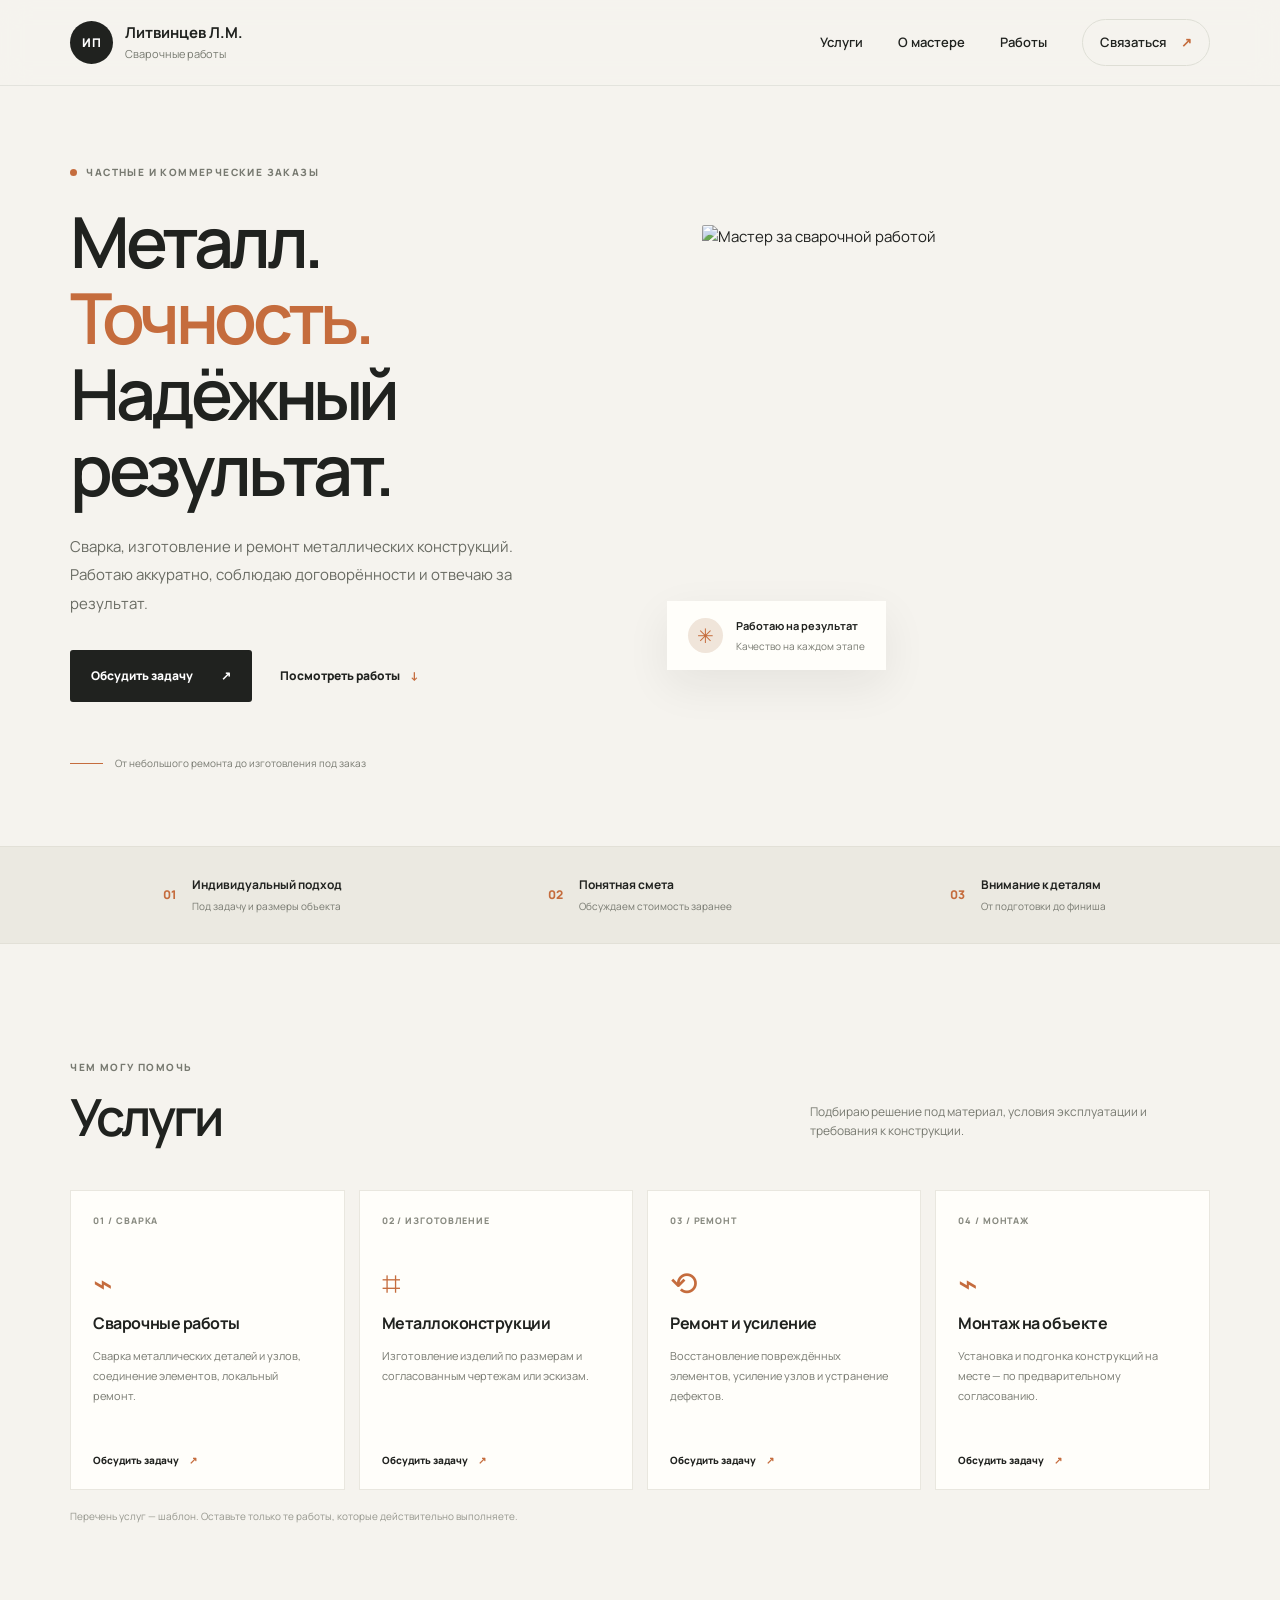
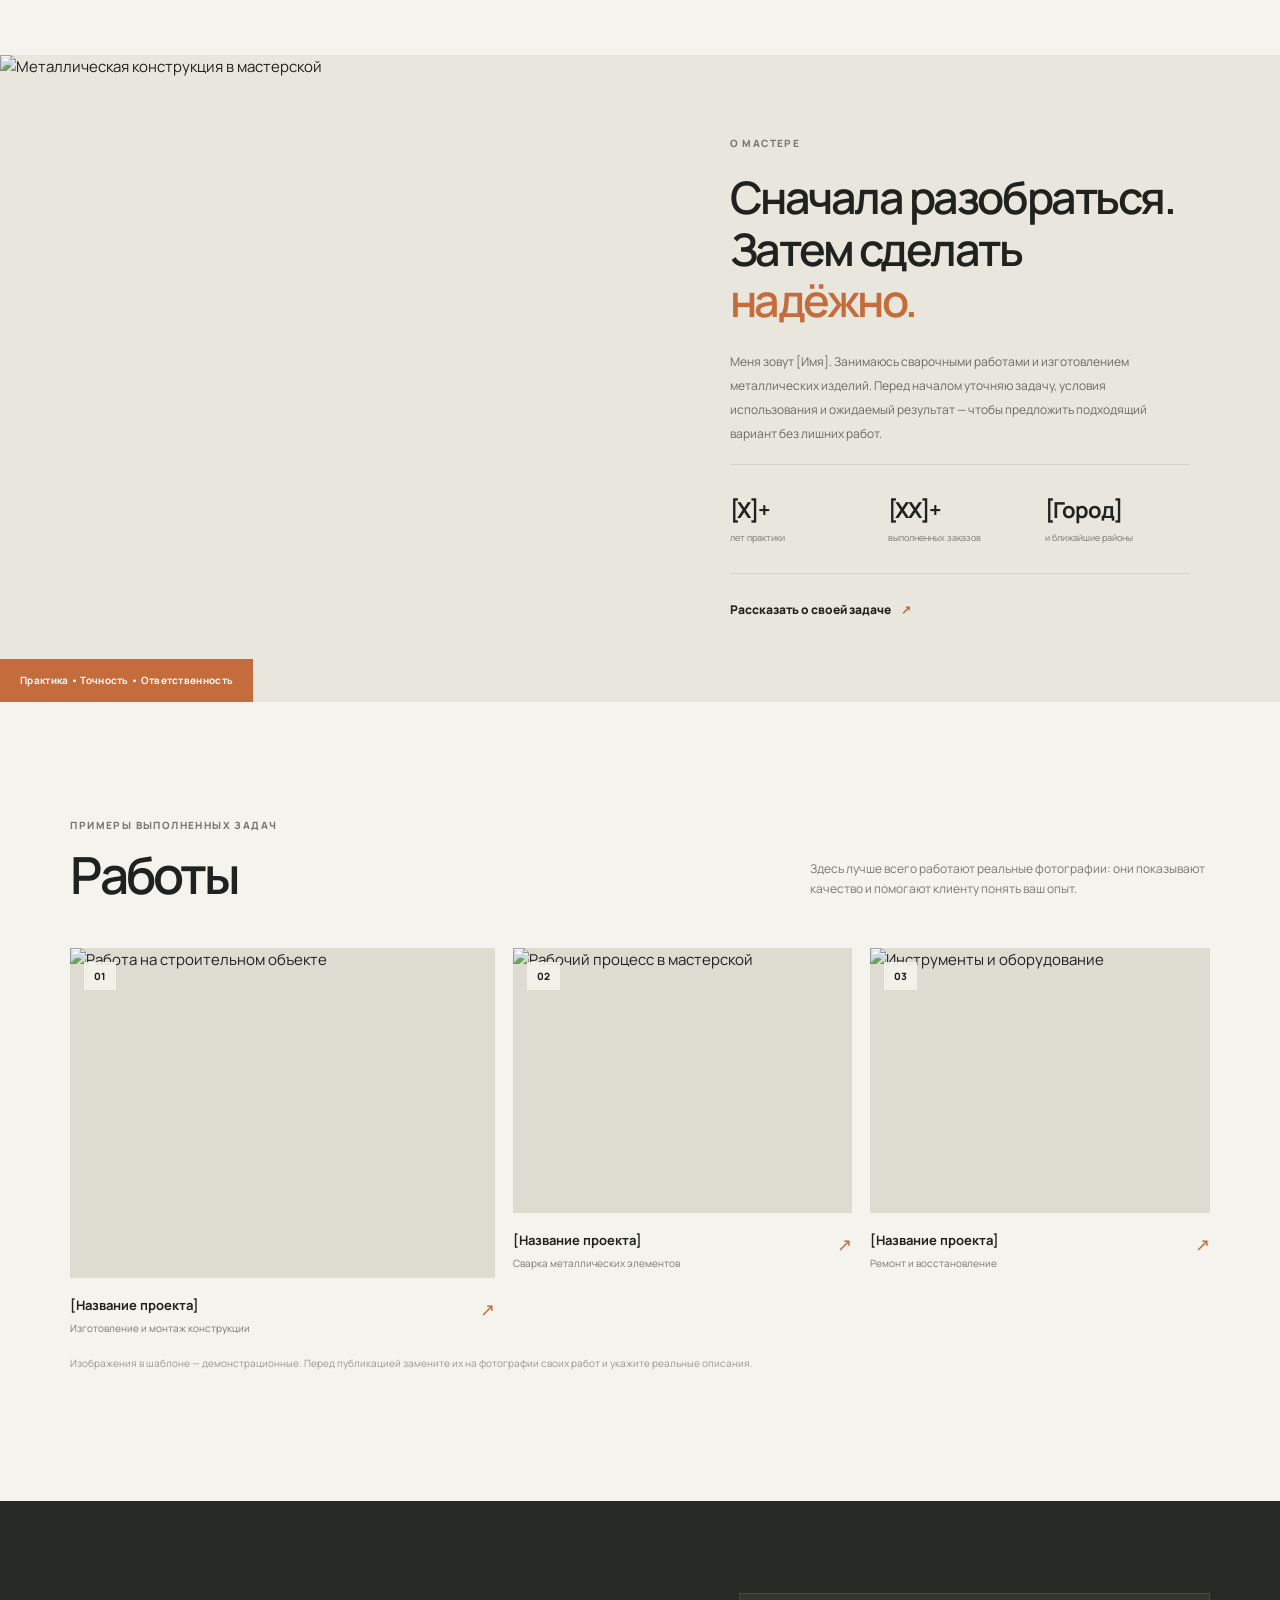
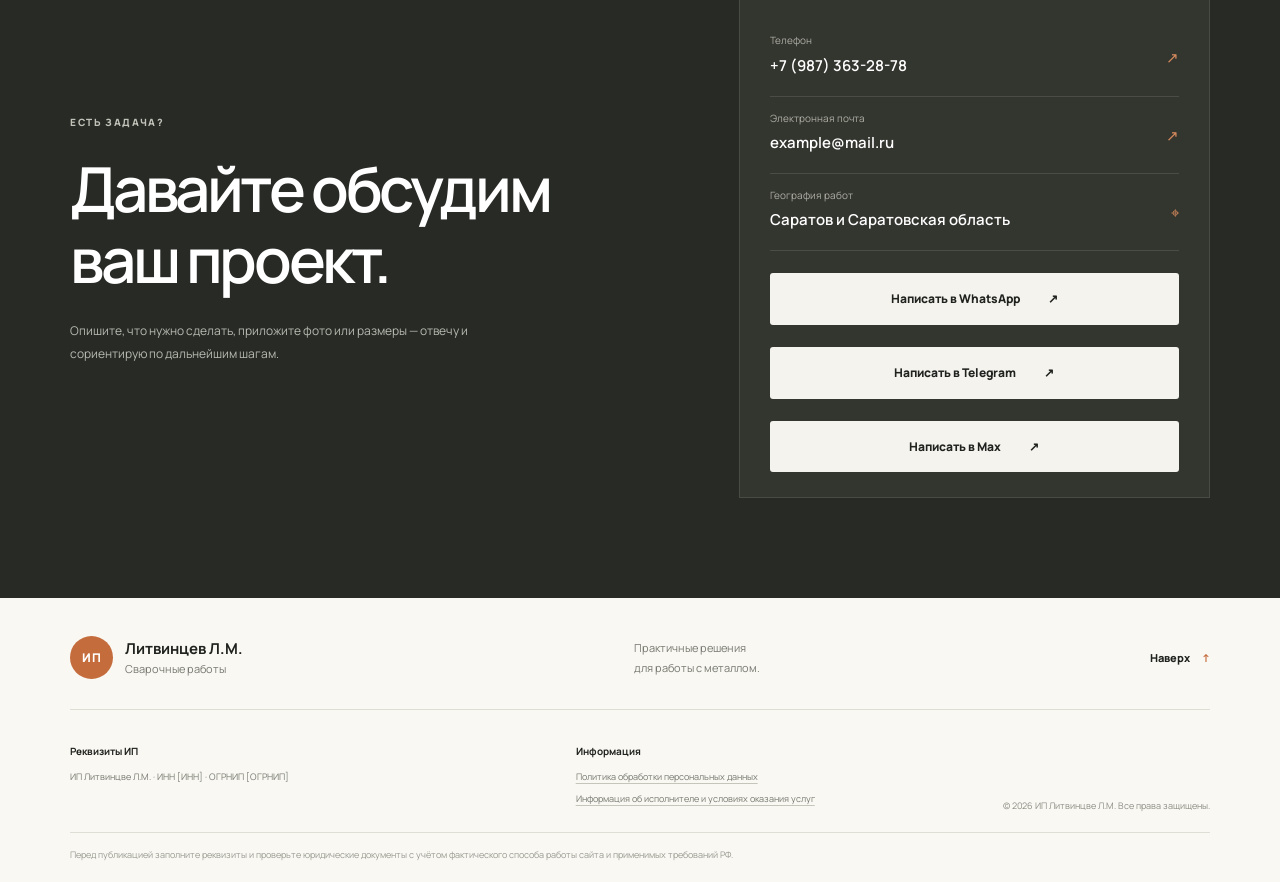
==== index.html @ 4827086c "Initial commit" ====
<!doctype html>
<html lang="ru">
<head>
  <meta charset="utf-8">
  <meta name="viewport" content="width=device-width, initial-scale=1">
  <meta name="theme-color" content="#f5f3ee">
  <meta name="description" content="Сварочные работы для частных клиентов и бизнеса. Изготовление, ремонт и монтаж металлоконструкций.">
  <title>Сварочные работы — ИП [Фамилия]</title>
  <link rel="preconnect" href="https://fonts.googleapis.com">
  <link rel="preconnect" href="https://fonts.gstatic.com" crossorigin>
  <link href="https://fonts.googleapis.com/css2?family=Manrope:wght@400;500;600;700;800&display=swap" rel="stylesheet">
  <link rel="stylesheet" href="styles.css">
  <script src="script.js" defer></script>
</head>
<body>
  <header class="header">
    <a class="brand" href="#top" aria-label="На главную">
      <span class="brand-mark" aria-hidden="true">ИП</span>
      <span><strong>Литвинцев Л.М.</strong><small>Сварочные работы</small></span>
    </a>
    <button class="menu-toggle" aria-label="Открыть меню" aria-expanded="false" aria-controls="main-nav">
      <span></span><span></span>
    </button>
    <nav class="nav" id="main-nav" aria-label="Главная навигация">
      <a href="#services">Услуги</a>
      <a href="#about">О мастере</a>
      <a href="#works">Работы</a>
      <a class="nav-contact" href="#contacts">Связаться <span aria-hidden="true">↗</span></a>
    </nav>
  </header>

  <main id="top">
    <section class="hero section-wrap">
      <div class="hero-copy reveal">
        <p class="eyebrow"><span class="eyebrow-dot"></span> Частные и коммерческие заказы</p>
        <h1>Металл.<br><span>Точность.</span><br>Надёжный результат.</h1>
        <p class="hero-description">Сварка, изготовление и ремонт металлических конструкций. Работаю аккуратно, соблюдаю договорённости и отвечаю за результат.</p>
        <div class="hero-actions">
          <a class="button button-dark" href="#contacts">Обсудить задачу <span aria-hidden="true">↗</span></a>
          <a class="text-link" href="#works">Посмотреть работы <span aria-hidden="true">↓</span></a>
        </div>
        <div class="hero-note"><span class="note-line"></span><span>От небольшого ремонта до изготовления под заказ</span></div>
      </div>
      <div class="hero-visual reveal">
        <!-- Замените изображение на собственное фото мастера или выполненной работы. -->
        <img src="https://images.unsplash.com/photo-1504917595217-d4dc5ebe6122?auto=format&fit=crop&w=1100&q=85" alt="Мастер за сварочной работой" fetchpriority="high">
        <div class="image-tag"><span class="tag-icon">✳</span><span><strong>Работаю на результат</strong><small>Качество на каждом этапе</small></span></div>
      </div>
    </section>

    <section class="trust-strip" aria-label="Преимущества">
      <div class="trust-item"><span class="trust-number">01</span><span><strong>Индивидуальный подход</strong><small>Под задачу и размеры объекта</small></span></div>
      <div class="trust-item"><span class="trust-number">02</span><span><strong>Понятная смета</strong><small>Обсуждаем стоимость заранее</small></span></div>
      <div class="trust-item"><span class="trust-number">03</span><span><strong>Внимание к деталям</strong><small>От подготовки до финиша</small></span></div>
    </section>

    <section class="section section-wrap" id="services">
      <div class="section-heading reveal">
        <div><p class="eyebrow">Чем могу помочь</p><h2>Услуги</h2></div>
        <p>Подбираю решение под материал, условия эксплуатации и требования к конструкции.</p>
      </div>
      <div class="service-grid">
        <article class="service-card reveal"><span class="service-num">01 / СВАРКА</span><div class="service-icon" aria-hidden="true">⌁</div><h3>Сварочные работы</h3><p>Сварка металлических деталей и узлов, соединение элементов, локальный ремонт.</p><a href="#contacts" class="card-link">Обсудить задачу <span>↗</span></a></article>
        <article class="service-card reveal"><span class="service-num">02 / ИЗГОТОВЛЕНИЕ</span><div class="service-icon" aria-hidden="true">⌗</div><h3>Металлоконструкции</h3><p>Изготовление изделий по размерам и согласованным чертежам или эскизам.</p><a href="#contacts" class="card-link">Обсудить задачу <span>↗</span></a></article>
        <article class="service-card reveal"><span class="service-num">03 / РЕМОНТ</span><div class="service-icon" aria-hidden="true">⟲</div><h3>Ремонт и усиление</h3><p>Восстановление повреждённых элементов, усиление узлов и устранение дефектов.</p><a href="#contacts" class="card-link">Обсудить задачу <span>↗</span></a></article>
        <article class="service-card reveal"><span class="service-num">04 / МОНТАЖ</span><div class="service-icon" aria-hidden="true">⌁</div><h3>Монтаж на объекте</h3><p>Установка и подгонка конструкций на месте — по предварительному согласованию.</p><a href="#contacts" class="card-link">Обсудить задачу <span>↗</span></a></article>
      </div>
      <p class="section-footnote">Перечень услуг — шаблон. Оставьте только те работы, которые действительно выполняете.</p>
    </section>

    <section class="about-band" id="about">
      <div class="about-image reveal">
        <img src="https://images.unsplash.com/photo-1567789884554-0b844b597180?auto=format&fit=crop&w=1000&q=85" alt="Металлическая конструкция в мастерской" loading="lazy">
        <span class="about-image-label">Практика • Точность • Ответственность</span>
      </div>
      <div class="about-copy reveal">
        <p class="eyebrow">О мастере</p>
        <h2>Сначала разобраться.<br>Затем сделать <span>надёжно.</span></h2>
        <p>Меня зовут [Имя]. Занимаюсь сварочными работами и изготовлением металлических изделий. Перед началом уточняю задачу, условия использования и ожидаемый результат — чтобы предложить подходящий вариант без лишних работ.</p>
        <div class="experience-stats">
          <div><strong>[X]+</strong><span>лет практики</span></div>
          <div><strong>[XX]+</strong><span>выполненных заказов</span></div>
          <div><strong>[Город]</strong><span>и ближайшие районы</span></div>
        </div>
        <a class="text-link" href="#contacts">Рассказать о своей задаче <span aria-hidden="true">↗</span></a>
      </div>
    </section>

    <section class="section section-wrap" id="works">
      <div class="section-heading reveal">
        <div><p class="eyebrow">Примеры выполненных задач</p><h2>Работы</h2></div>
        <p>Здесь лучше всего работают реальные фотографии: они показывают качество и помогают клиенту понять ваш опыт.</p>
      </div>
      <div class="portfolio-grid">
        <article class="work-card work-large reveal">
          <div class="work-image"><img src="https://images.unsplash.com/photo-1504307651254-35680f356dfd?auto=format&fit=crop&w=1200&q=85" alt="Работа на строительном объекте" loading="lazy"><span class="work-counter">01</span></div>
          <div class="work-meta"><div><h3>[Название проекта]</h3><p>Изготовление и монтаж конструкции</p></div><span class="work-arrow">↗</span></div>
        </article>
        <article class="work-card reveal">
          <div class="work-image"><img src="https://images.unsplash.com/photo-1581092921461-eab62e97a780?auto=format&fit=crop&w=900&q=85" alt="Рабочий процесс в мастерской" loading="lazy"><span class="work-counter">02</span></div>
          <div class="work-meta"><div><h3>[Название проекта]</h3><p>Сварка металлических элементов</p></div><span class="work-arrow">↗</span></div>
        </article>
        <article class="work-card reveal">
          <div class="work-image"><img src="https://images.unsplash.com/photo-1530124566582-a618bc2615dc?auto=format&fit=crop&w=900&q=85" alt="Инструменты и оборудование" loading="lazy"><span class="work-counter">03</span></div>
          <div class="work-meta"><div><h3>[Название проекта]</h3><p>Ремонт и восстановление</p></div><span class="work-arrow">↗</span></div>
        </article>
      </div>
      <p class="section-footnote">Изображения в шаблоне — демонстрационные. Перед публикацией замените их на фотографии своих работ и укажите реальные описания.</p>
    </section>

    <section class="contact-band" id="contacts">
      <div class="contact-inner section-wrap">
        <div class="reveal"><p class="eyebrow eyebrow-light">Есть задача?</p><h2>Давайте обсудим<br>ваш проект.</h2><p>Опишите, что нужно сделать, приложите фото или размеры — отвечу и сориентирую по дальнейшим шагам.</p></div>
        <div class="contact-panel reveal">
          <a class="contact-link" href="tel:+79873632878"><span class="contact-label">Телефон</span><strong>+7 (987) 363-28-78</strong><span class="contact-arrow">↗</span></a>
          <a class="contact-link" href="mailto:example@mail.ru"><span class="contact-label">Электронная почта</span><strong>example@mail.ru</strong><span class="contact-arrow">↗</span></a>
          <div class="contact-link"><span class="contact-label">География работ</span><strong>Саратов и Саратовская область</strong><span class="contact-arrow">⌖</span></div>
          <a class="button button-light" href="" target="_blank" rel="noopener noreferrer">Написать в WhatsApp <span aria-hidden="true">↗</span></a>
          <a class="button button-light" href="" target="_blank" rel="noopener noreferrer">Написать в Telegram <span aria-hidden="true">↗</span></a>
          <a class="button button-light" href="" target="_blank" rel="noopener noreferrer">Написать в Max <span aria-hidden="true">↗</span></a>
        </div>
      </div>
    </section>
  </main>

  <footer class="footer">
    <div class="footer-top">
      <a class="brand brand-footer" href="#top"><span class="brand-mark">ИП</span><span><strong>Литвинцев Л.М.</strong><small>Сварочные работы</small></span></a>
      <p>Практичные решения<br>для работы с металлом.</p>
      <a class="back-top" href="#top">Наверх <span aria-hidden="true">↑</span></a>
    </div>
    <div class="legal">
      <div><strong>Реквизиты ИП</strong><p>ИП Литвинцве Л.М. · ИНН [ИНН] · ОГРНИП [ОГРНИП]</p></div>
      <div><strong>Информация</strong><p><a href="privacy.html">Политика обработки персональных данных</a></p><p><a href="terms.html">Информация об исполнителе и условиях оказания услуг</a></p></div>
      <div class="copyright">© <span id="year">2026</span> ИП Литвинцве Л.М. Все права защищены.</div>
    </div>
    <p class="legal-note">Перед публикацией заполните реквизиты и проверьте юридические документы с учётом фактического способа работы сайта и применимых требований РФ.</p>
  </footer>
</body>
</html>
---- styles.css ----
@import url('https://fonts.googleapis.com/css2?family=Manrope:wght@400;500;600;700;800&display=swap');

:root{--paper:#f5f3ee;--white:#fffefa;--ink:#20221f;--muted:#777970;--line:#deded5;--accent:#c56c3d;--dark:#282a26;--max:1200px}
*{box-sizing:border-box}
html{scroll-behavior:smooth;scroll-padding-top:95px}
body{margin:0;background:var(--paper);color:var(--ink);font-family:Manrope,Arial,sans-serif;font-size:15px;line-height:1.65;-webkit-font-smoothing:antialiased}
a{color:inherit;text-decoration:none}
img{display:block;width:100%;height:100%;object-fit:cover}
button{font:inherit}
.header{height:86px;padding:0 max(5.5vw,24px);display:flex;align-items:center;justify-content:space-between;border-bottom:1px solid rgba(32,34,31,.08);background:rgba(245,243,238,.92);position:sticky;top:0;z-index:20;backdrop-filter:blur(14px)}
.brand{display:flex;align-items:center;gap:12px;line-height:1.25}
.brand-mark{display:grid;place-items:center;width:43px;height:43px;border-radius:50%;background:var(--ink);color:white;font-size:12px;font-weight:800;letter-spacing:.04em}
.brand strong,.brand small{display:block}.brand strong{font-size:15px}.brand small{margin-top:4px;color:var(--muted);font-size:11px}
.nav{display:flex;align-items:center;gap:35px;font-size:13px;font-weight:600}.nav>a:not(.nav-contact){transition:color .2s}.nav>a:hover{color:var(--accent)}
.nav-contact{padding:12px 17px;border:1px solid var(--line);border-radius:30px}.nav-contact span{margin-left:12px;color:var(--accent)}
.menu-toggle{display:none}
.section-wrap{width:min(var(--max),calc(100% - 11vw));margin-inline:auto}
.hero{min-height:640px;padding-top:78px;padding-bottom:75px;display:grid;grid-template-columns:1fr .94fr;align-items:center;gap:8%}
.eyebrow{display:flex;align-items:center;gap:9px;margin:0 0 22px;color:var(--muted);font-size:10px;font-weight:800;letter-spacing:.14em;text-transform:uppercase}
.eyebrow-dot{width:7px;height:7px;background:var(--accent);border-radius:50%}
h1,h2,h3,p{margin-top:0}h1{font-size:clamp(48px,5.5vw,76px);line-height:1.08;letter-spacing:-.065em;font-weight:600;margin-bottom:26px}h1 span,h2 span{color:var(--accent)}
.hero-description{max-width:470px;color:#696b63;font-size:15px;line-height:1.9}
.hero-actions{display:flex;align-items:center;gap:28px;margin-top:32px}
.button{display:inline-flex;align-items:center;justify-content:center;gap:28px;padding:16px 21px;border-radius:3px;font-size:12px;font-weight:800;transition:transform .2s,background .2s}.button:hover{transform:translateY(-2px)}
.button-dark{background:var(--ink);color:white}.button-dark:hover{background:#41443e}
.text-link{font-size:12px;font-weight:800}.text-link span{color:var(--accent);margin-left:8px}
.hero-note{display:flex;align-items:center;gap:12px;margin-top:53px;color:var(--muted);font-size:10px}.note-line{width:33px;height:1px;background:var(--accent)}
.hero-visual{position:relative;height:485px;min-width:0}.hero-visual>img{border-radius:2px 2px 70px 2px;filter:saturate(.72)}
.image-tag{position:absolute;left:-35px;bottom:40px;display:flex;align-items:center;gap:13px;background:var(--white);padding:16px 21px;box-shadow:0 15px 45px #20221f12}.tag-icon{display:grid;place-items:center;width:35px;height:35px;background:#f0e5da;border-radius:50%;color:var(--accent);font-size:20px}.image-tag strong,.image-tag small{display:block}.image-tag strong{font-size:11px}.image-tag small{font-size:10px;color:var(--muted);margin-top:3px}.image-index{position:absolute;right:0;bottom:-30px;font-size:11px;font-weight:800}.image-index span{color:#b8b8ad;margin:0 6px}
.trust-strip{display:grid;grid-template-columns:repeat(3,1fr);padding:28px max(5.5vw,24px);background:#ebe9e1;border-block:1px solid #e2e0d7;gap:24px}
.trust-item{display:flex;align-items:center;justify-content:center;gap:16px}.trust-number{font-size:12px;color:var(--accent);font-weight:800}.trust-item strong,.trust-item small{display:block}.trust-item strong{font-size:12px}.trust-item small{font-size:10px;color:var(--muted);margin-top:3px}
.section{padding-top:115px;padding-bottom:120px}.section-heading{display:flex;align-items:end;justify-content:space-between;gap:40px;margin-bottom:44px}.section-heading .eyebrow{margin-bottom:12px}.section-heading h2,.about-copy h2,.contact-inner h2{font-size:clamp(36px,4vw,52px);line-height:1.15;letter-spacing:-.055em;font-weight:600;margin-bottom:0}.section-heading>p{max-width:400px;color:var(--muted);font-size:12px;margin-bottom:5px}
.service-grid{display:grid;grid-template-columns:repeat(4,1fr);gap:14px}.service-card{background:var(--white);border:1px solid #e9e7df;min-height:300px;padding:23px 22px 21px;display:flex;flex-direction:column;transition:transform .25s,border-color .25s}.service-card:hover{transform:translateY(-5px);border-color:#d6b39d}.service-num{font-size:9px;letter-spacing:.1em;color:#888a80;font-weight:800}.service-icon{font-size:33px;color:var(--accent);margin:27px 0 15px;height:39px}.service-card h3{font-size:16px;letter-spacing:-.03em;margin-bottom:10px}.service-card p{font-size:11px;color:var(--muted);line-height:1.8;margin-bottom:24px}.card-link{font-size:10px;font-weight:800;margin-top:auto}.card-link span{color:var(--accent);margin-left:8px}.section-footnote{font-size:10px;color:#96978e;margin-top:18px}
.about-band{display:grid;grid-template-columns:1fr 1fr;background:#e9e6dd;min-height:520px}
.about-image{position:relative;min-height:520px}.about-image img{filter:saturate(.6)}.about-image-label{position:absolute;left:0;bottom:0;background:var(--accent);color:white;padding:13px 20px;font-size:10px;font-weight:700;letter-spacing:.03em}
.about-copy{padding:80px clamp(35px,7vw,105px);align-self:center}.about-copy .eyebrow{margin-bottom:20px}.about-copy h2{font-size:clamp(33px,3.5vw,46px);margin-bottom:24px}.about-copy>p:not(.eyebrow){font-size:12px;line-height:2;color:#696b63;max-width:500px}.experience-stats{display:grid;grid-template-columns:repeat(3,1fr);gap:13px;padding:27px 0;margin:18px 0 23px;border-block:1px solid #d5d2c8}.experience-stats strong,.experience-stats span{display:block}.experience-stats strong{font-size:22px;letter-spacing:-.05em}.experience-stats span{font-size:9px;color:var(--muted);margin-top:3px}
.portfolio-grid{display:grid;grid-template-columns:1.25fr 1fr 1fr;gap:18px}.work-image{height:265px;position:relative;overflow:hidden;background:#dedbd1}.work-large .work-image{height:330px}.work-image img{transition:transform .5s;filter:saturate(.65)}.work-card:hover .work-image img{transform:scale(1.04)}.work-counter{position:absolute;top:14px;left:14px;background:#f5f3e9e8;padding:6px 10px;font-size:10px;font-weight:800}.work-meta{display:flex;justify-content:space-between;align-items:start;padding-top:17px}.work-meta h3{font-size:13px;margin-bottom:4px}.work-meta p{font-size:10px;color:var(--muted);margin-bottom:0}.work-arrow{color:var(--accent);font-size:18px}
.contact-band{background:var(--dark);color:white;padding:92px 0 100px}.contact-inner{display:grid;grid-template-columns:1fr .85fr;gap:10%;align-items:center}.eyebrow-light{color:#c1c2b8}.contact-inner h2{font-size:clamp(42px,5vw,62px);margin-bottom:25px}.contact-inner>div:first-child>p:last-child{max-width:420px;color:#b8bab1;font-size:12px;line-height:1.9}.contact-panel{padding:25px 30px;background:#33352f;border:1px solid #484a43}.contact-link{position:relative;display:block;padding:13px 0 17px;border-bottom:1px solid #4a4c45}.contact-label{display:block;color:#aeb0a6;font-size:10px;margin-bottom:5px}.contact-link strong{font-size:15px;font-weight:600}.contact-arrow{position:absolute;right:0;top:27px;color:#d68a5d}.button-light{background:#f5f3ee;color:var(--ink);width:100%;margin-top:22px}.button-light:hover{background:white}.contact-hint{display:block;color:#aeb0a6;font-size:9px;line-height:1.6;margin-top:12px}
.footer{padding:38px max(5.5vw,24px) 20px;background:#f9f8f3}.footer-top{display:flex;align-items:center;justify-content:space-between;padding-bottom:30px;border-bottom:1px solid var(--line)}.brand-footer .brand-mark{background:var(--accent)}.footer-top>p{font-size:11px;color:var(--muted);line-height:1.8;margin:0}.back-top{font-size:11px;font-weight:800}.back-top span{color:var(--accent);margin-left:10px}.legal{display:grid;grid-template-columns:1.2fr 1fr auto;gap:35px;padding:28px 0 18px}.legal strong{font-size:10px}.legal p{font-size:9px;color:var(--muted);margin:7px 0}.legal a{text-decoration:underline;text-decoration-color:#c6c5bb;text-underline-offset:3px}.legal a:hover{color:var(--accent)}.copyright{align-self:end;font-size:9px;color:#8c8d84;text-align:right}.legal-note{font-size:9px;color:#999a91;line-height:1.6;border-top:1px solid var(--line);padding-top:15px;margin-bottom:0}
.reveal{opacity:0;transform:translateY(20px);transition:opacity .65s ease,transform .65s ease}.reveal.is-visible{opacity:1;transform:translateY(0)}
@media(prefers-reduced-motion:reduce){html{scroll-behavior:auto}.reveal{opacity:1;transform:none;transition:none}*,*::before,*::after{animation-duration:.01ms!important;transition-duration:.01ms!important}}
@media(max-width:900px){.section-wrap{width:calc(100% - 48px)}.hero{gap:5%;padding-top:60px}.hero-visual{height:420px}.service-grid{grid-template-columns:repeat(2,1fr)}.about-copy{padding:55px 35px}.portfolio-grid{grid-template-columns:1fr 1fr}.work-large{grid-column:span 2}.work-large .work-image{height:310px}.contact-inner{gap:5%}.legal{grid-template-columns:1fr 1fr}.copyright{grid-column:1/-1;text-align:left}}
@media(max-width:640px){.header{height:72px;padding:0 22px}.menu-toggle{display:flex;flex-direction:column;gap:6px;justify-content:center;align-items:center;width:42px;height:42px;border:1px solid var(--line);background:transparent;border-radius:50%;cursor:pointer}.menu-toggle span{width:16px;height:1px;background:var(--ink)}.nav{display:none;position:absolute;left:0;right:0;top:71px;background:var(--paper);padding:20px 24px 25px;flex-direction:column;align-items:stretch;gap:18px;border-bottom:1px solid var(--line)}.nav.is-open{display:flex}.nav-contact{text-align:center}.section-wrap{width:calc(100% - 42px)}.hero{grid-template-columns:1fr;padding-top:54px;padding-bottom:60px;gap:38px}.hero h1{font-size:54px}.hero-description{font-size:13px}.hero-actions{gap:17px;flex-wrap:wrap}.button{gap:18px;padding:15px 17px}.hero-note{margin-top:34px}.hero-visual{height:340px;margin-left:15px}.image-tag{left:-15px;bottom:23px;padding:12px}.trust-strip{grid-template-columns:1fr;padding:25px 24px;gap:19px}.trust-item{justify-content:flex-start}.section{padding-top:75px;padding-bottom:80px}.section-heading{display:block;margin-bottom:28px}.section-heading>p{margin-top:16px}.service-grid{grid-template-columns:1fr;gap:10px}.service-card{min-height:260px;padding:22px}.service-icon{margin:18px 0 12px}.about-band{grid-template-columns:1fr}.about-image{min-height:300px;height:300px}.about-copy{padding:48px 22px 55px}.experience-stats{gap:8px}.experience-stats strong{font-size:19px}.experience-stats span{font-size:8px}.portfolio-grid{grid-template-columns:1fr;gap:27px}.work-large{grid-column:auto}.work-image,.work-large .work-image{height:260px}.contact-band{padding:68px 0}.contact-inner{grid-template-columns:1fr;gap:35px}.contact-inner h2{font-size:48px}.contact-panel{padding:20px}.footer{padding:30px 22px 18px}.footer-top{gap:20px;flex-wrap:wrap}.footer-top>p{display:none}.legal{grid-template-columns:1fr;gap:18px}.copyright{grid-column:auto;text-align:left}}
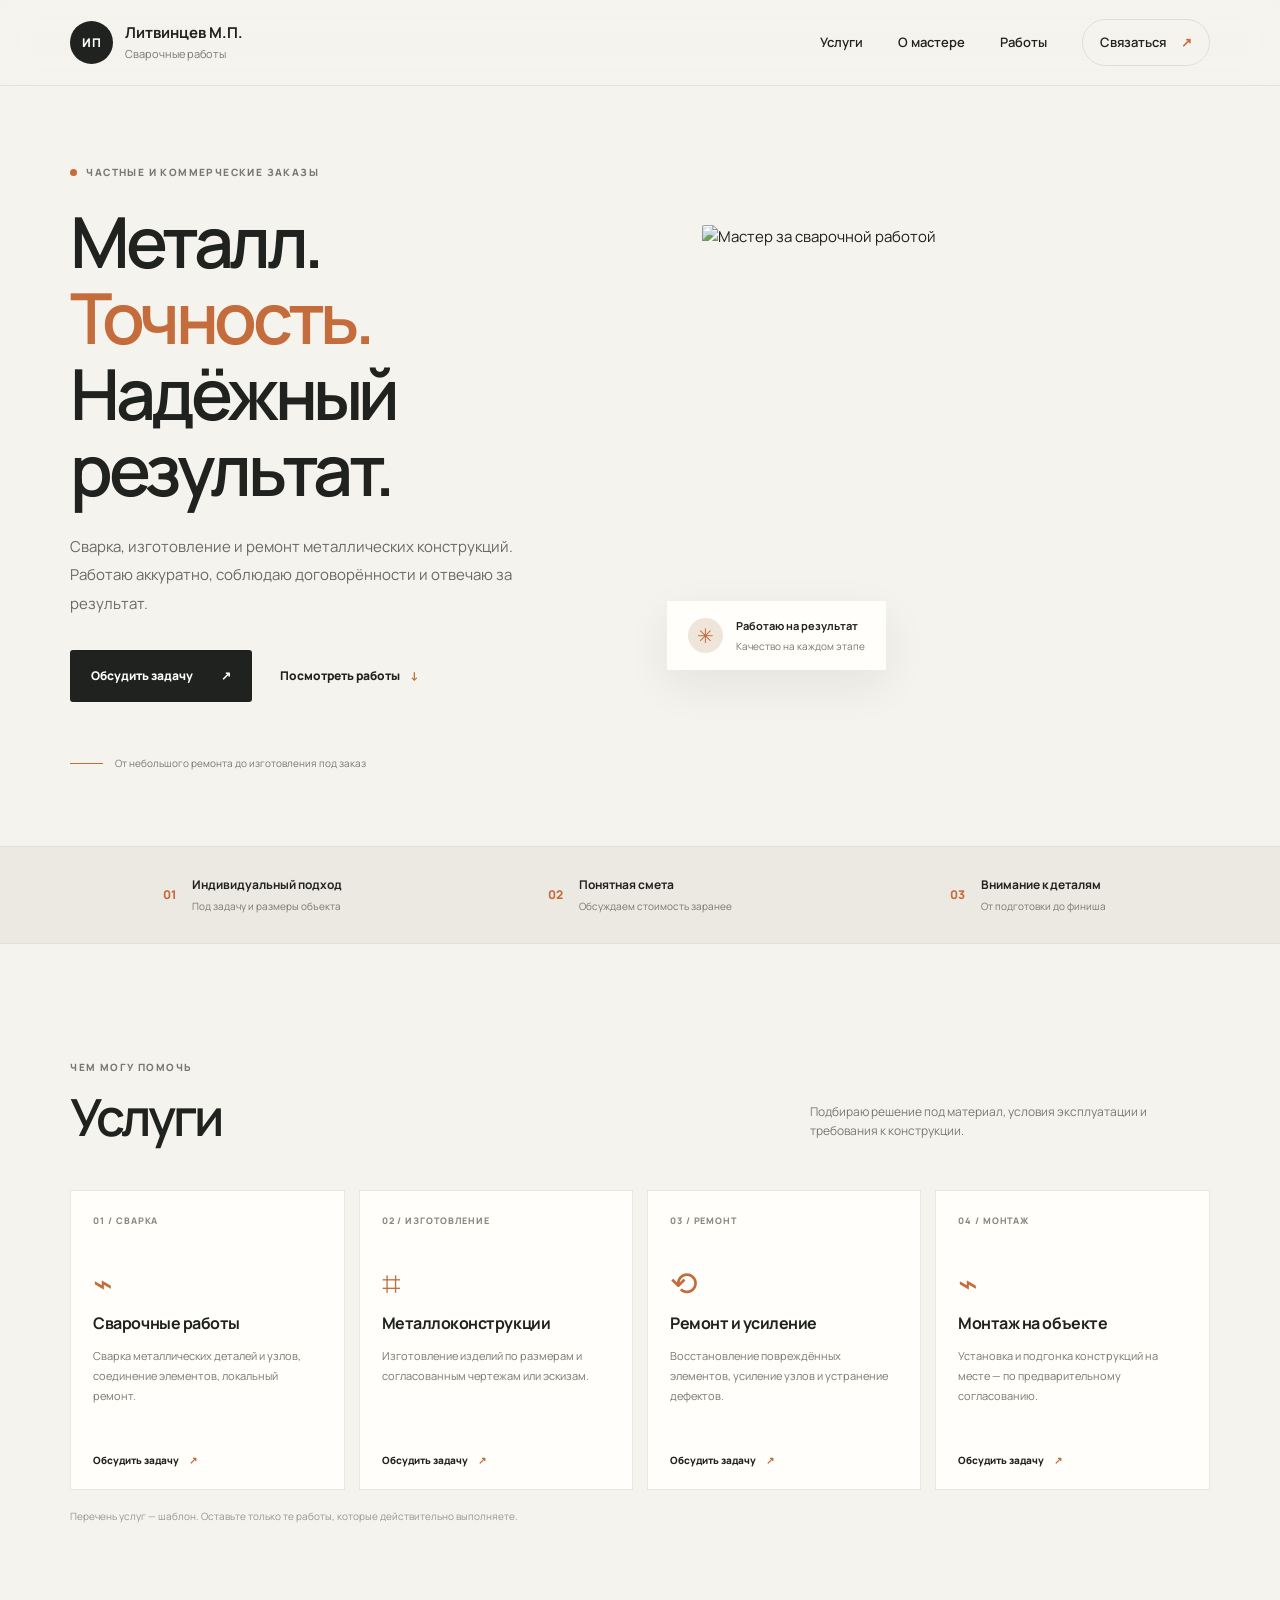
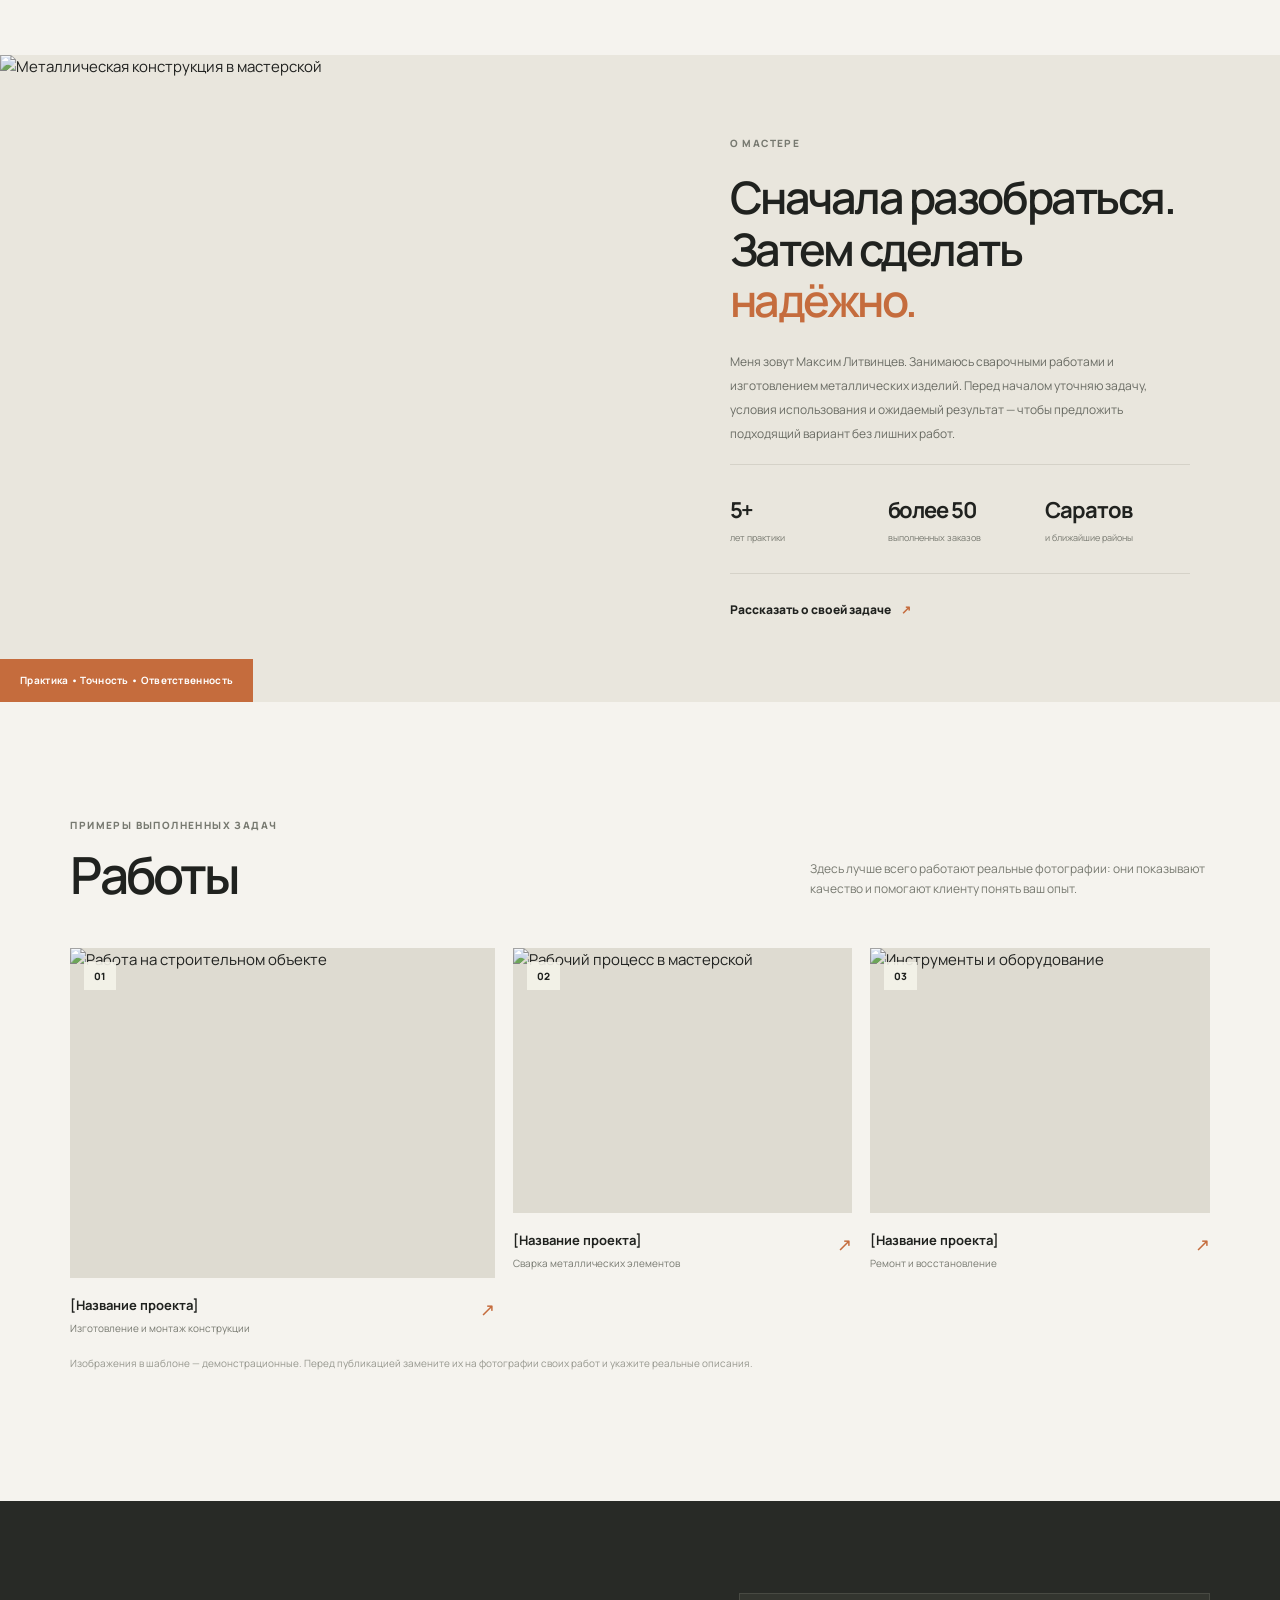
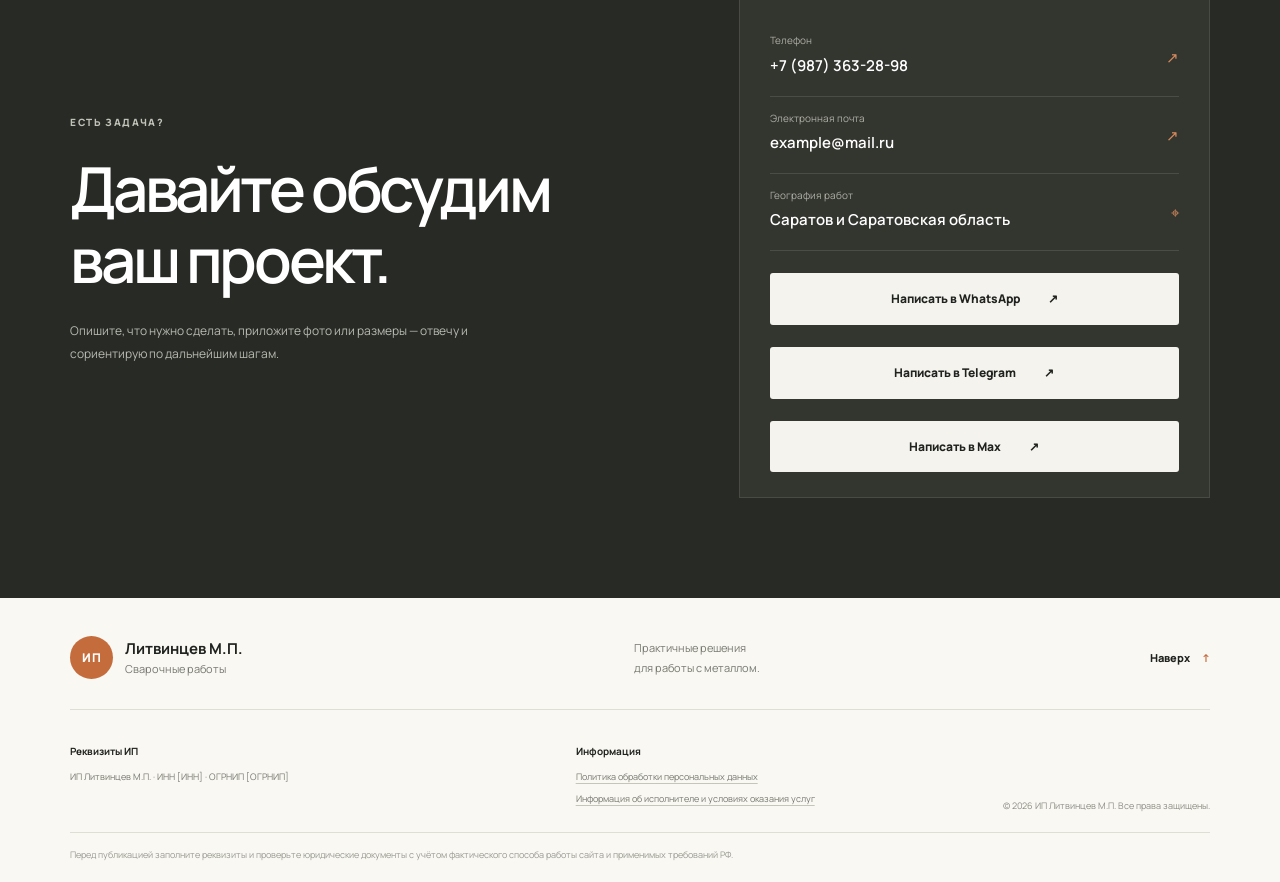
==== commit 6508e79c: "rework names" ====
--- a/index.html
+++ b/index.html
@@ -5,7 +5,7 @@
   <meta name="viewport" content="width=device-width, initial-scale=1">
   <meta name="theme-color" content="#f5f3ee">
   <meta name="description" content="Сварочные работы для частных клиентов и бизнеса. Изготовление, ремонт и монтаж металлоконструкций.">
-  <title>Сварочные работы — ИП [Фамилия]</title>
+  <title>Сварочные работы — ИП Литвинцев М.П.</title>
   <link rel="preconnect" href="https://fonts.googleapis.com">
   <link rel="preconnect" href="https://fonts.gstatic.com" crossorigin>
   <link href="https://fonts.googleapis.com/css2?family=Manrope:wght@400;500;600;700;800&display=swap" rel="stylesheet">
@@ -16,7 +16,7 @@
   <header class="header">
     <a class="brand" href="#top" aria-label="На главную">
       <span class="brand-mark" aria-hidden="true">ИП</span>
-      <span><strong>Литвинцев Л.М.</strong><small>Сварочные работы</small></span>
+      <span><strong>Литвинцев М.П.</strong><small>Сварочные работы</small></span>
     </a>
     <button class="menu-toggle" aria-label="Открыть меню" aria-expanded="false" aria-controls="main-nav">
       <span></span><span></span>
@@ -76,11 +76,11 @@
       <div class="about-copy reveal">
         <p class="eyebrow">О мастере</p>
         <h2>Сначала разобраться.<br>Затем сделать <span>надёжно.</span></h2>
-        <p>Меня зовут [Имя]. Занимаюсь сварочными работами и изготовлением металлических изделий. Перед началом уточняю задачу, условия использования и ожидаемый результат — чтобы предложить подходящий вариант без лишних работ.</p>
+        <p>Меня зовут Максим Литвинцев. Занимаюсь сварочными работами и изготовлением металлических изделий. Перед началом уточняю задачу, условия использования и ожидаемый результат — чтобы предложить подходящий вариант без лишних работ.</p>
         <div class="experience-stats">
-          <div><strong>[X]+</strong><span>лет практики</span></div>
-          <div><strong>[XX]+</strong><span>выполненных заказов</span></div>
-          <div><strong>[Город]</strong><span>и ближайшие районы</span></div>
+          <div><strong>5+</strong><span>лет практики</span></div>
+          <div><strong>более 50</strong><span>выполненных заказов</span></div>
+          <div><strong>Саратов</strong><span>и ближайшие районы</span></div>
         </div>
         <a class="text-link" href="#contacts">Рассказать о своей задаче <span aria-hidden="true">↗</span></a>
       </div>
@@ -112,7 +112,7 @@
       <div class="contact-inner section-wrap">
         <div class="reveal"><p class="eyebrow eyebrow-light">Есть задача?</p><h2>Давайте обсудим<br>ваш проект.</h2><p>Опишите, что нужно сделать, приложите фото или размеры — отвечу и сориентирую по дальнейшим шагам.</p></div>
         <div class="contact-panel reveal">
-          <a class="contact-link" href="tel:+79873632878"><span class="contact-label">Телефон</span><strong>+7 (987) 363-28-78</strong><span class="contact-arrow">↗</span></a>
+          <a class="contact-link" href="tel:+79873632878"><span class="contact-label">Телефон</span><strong>+7 (987) 363-28-98</strong><span class="contact-arrow">↗</span></a>
           <a class="contact-link" href="mailto:example@mail.ru"><span class="contact-label">Электронная почта</span><strong>example@mail.ru</strong><span class="contact-arrow">↗</span></a>
           <div class="contact-link"><span class="contact-label">География работ</span><strong>Саратов и Саратовская область</strong><span class="contact-arrow">⌖</span></div>
           <a class="button button-light" href="" target="_blank" rel="noopener noreferrer">Написать в WhatsApp <span aria-hidden="true">↗</span></a>
@@ -125,14 +125,14 @@
 
   <footer class="footer">
     <div class="footer-top">
-      <a class="brand brand-footer" href="#top"><span class="brand-mark">ИП</span><span><strong>Литвинцев Л.М.</strong><small>Сварочные работы</small></span></a>
+      <a class="brand brand-footer" href="#top"><span class="brand-mark">ИП</span><span><strong>Литвинцев М.П.</strong><small>Сварочные работы</small></span></a>
       <p>Практичные решения<br>для работы с металлом.</p>
       <a class="back-top" href="#top">Наверх <span aria-hidden="true">↑</span></a>
     </div>
     <div class="legal">
-      <div><strong>Реквизиты ИП</strong><p>ИП Литвинцве Л.М. · ИНН [ИНН] · ОГРНИП [ОГРНИП]</p></div>
+      <div><strong>Реквизиты ИП</strong><p>ИП Литвинцев М.П. · ИНН [ИНН] · ОГРНИП [ОГРНИП]</p></div>
       <div><strong>Информация</strong><p><a href="privacy.html">Политика обработки персональных данных</a></p><p><a href="terms.html">Информация об исполнителе и условиях оказания услуг</a></p></div>
-      <div class="copyright">© <span id="year">2026</span> ИП Литвинцве Л.М. Все права защищены.</div>
+      <div class="copyright">© <span id="year">2026</span> ИП Литвинцев М.П. Все права защищены.</div>
     </div>
     <p class="legal-note">Перед публикацией заполните реквизиты и проверьте юридические документы с учётом фактического способа работы сайта и применимых требований РФ.</p>
   </footer>
